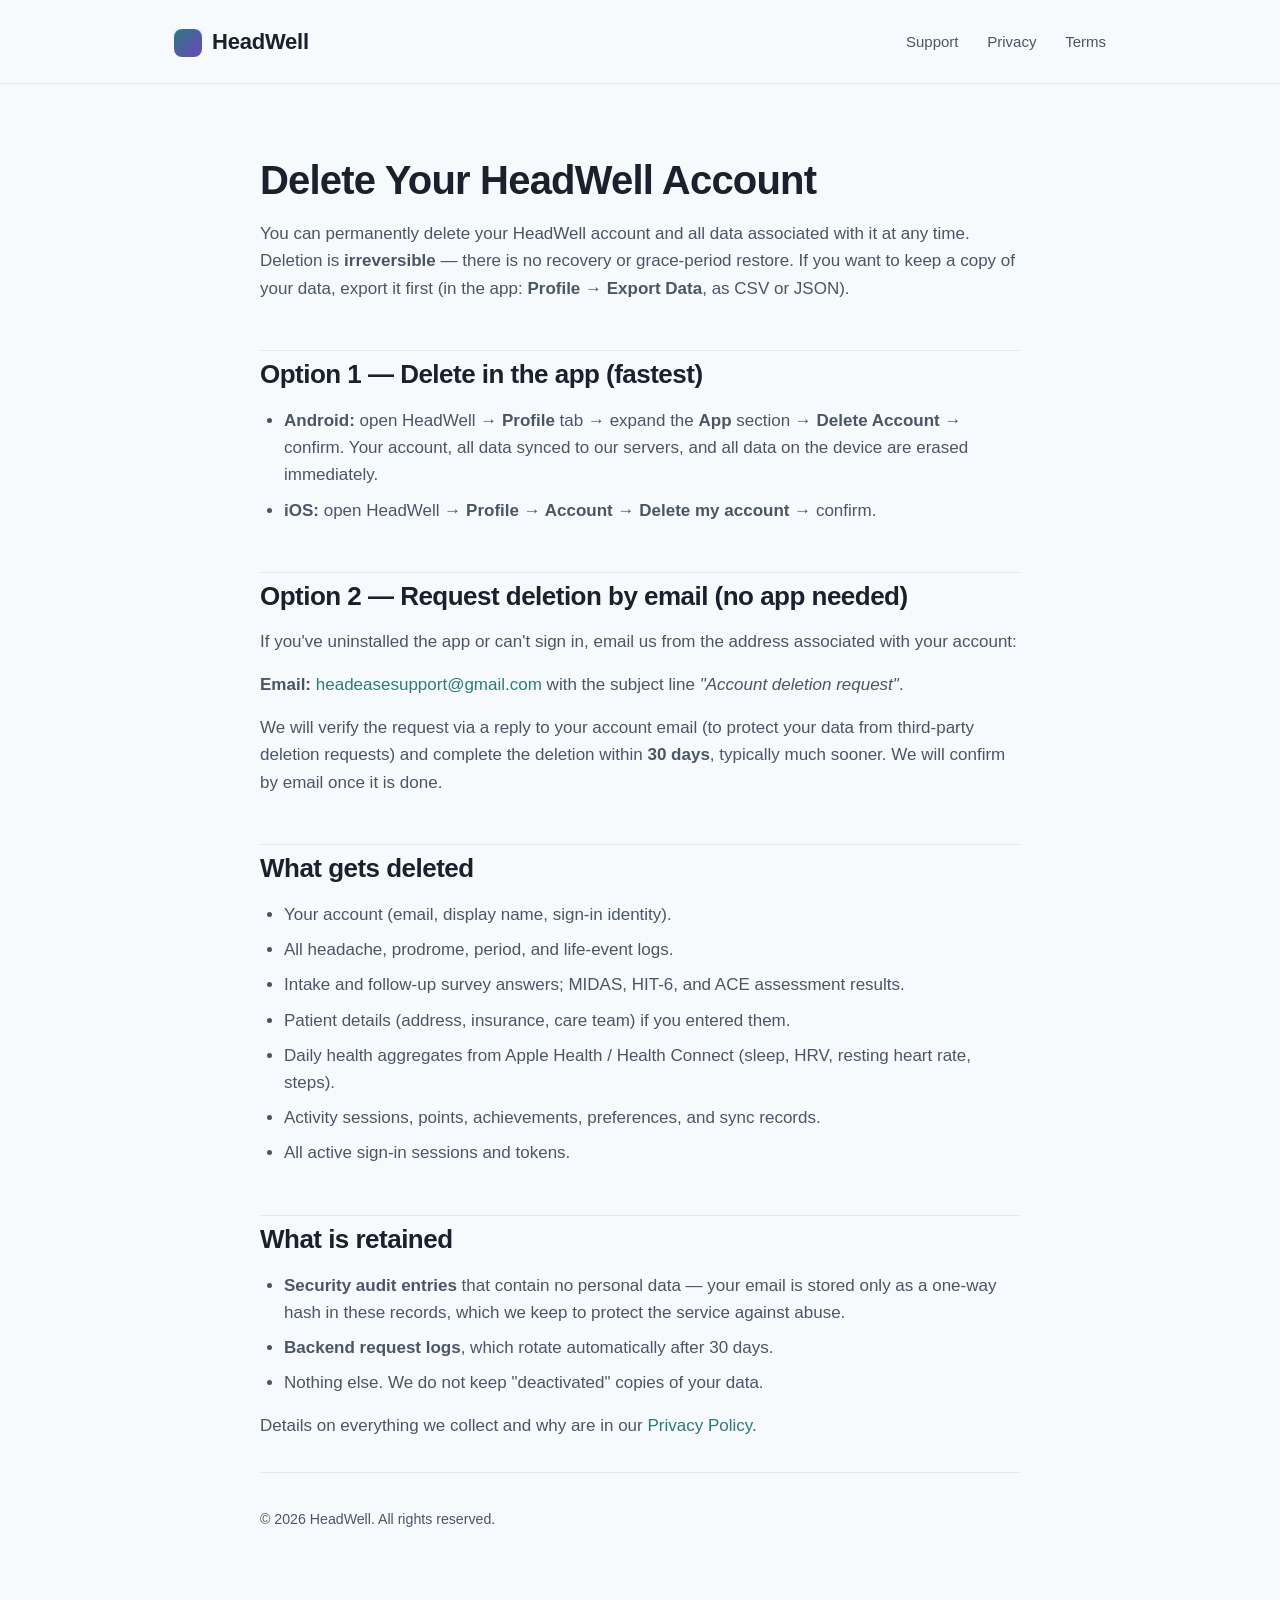
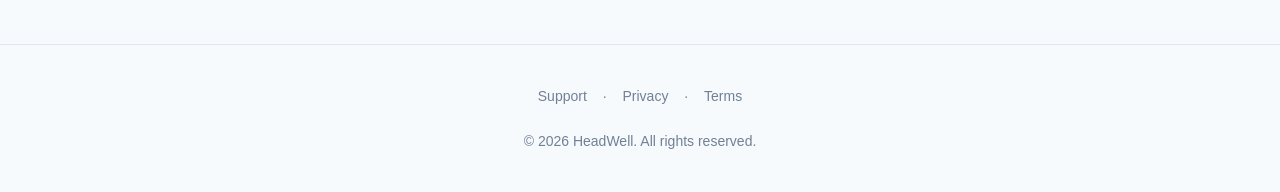
==== delete-account.html @ cc04ab7d "Privacy policy: cover Android + Health Connect; add account-deletion request page - New §2.3 Health " ====
<!DOCTYPE html>
<html lang="en">
<head>
    <meta charset="UTF-8">
    <meta name="viewport" content="width=device-width, initial-scale=1">
    <title>Delete Your Account — HeadWell</title>
    <meta name="description" content="How to permanently delete your HeadWell account and all associated data — in the app or by request.">
    <meta name="theme-color" content="#2C7A7B">
    <link rel="stylesheet" href="styles.css">
</head>
<body>
    <nav class="nav">
        <div class="nav-inner">
            <a href="index.html" class="brand"><span class="brand-mark"></span>HeadWell</a>
            <div class="nav-links">
                <a href="support.html">Support</a>
                <a href="privacy.html">Privacy</a>
                <a href="terms.html">Terms</a>
            </div>
        </div>
    </nav>

    <article class="content container">
        <h1>Delete Your HeadWell Account</h1>
        <p>You can permanently delete your HeadWell account and all data associated with it at any time. Deletion is <strong>irreversible</strong> — there is no recovery or grace-period restore. If you want to keep a copy of your data, export it first (in the app: <strong>Profile → Export Data</strong>, as CSV or JSON).</p>

        <h2>Option 1 — Delete in the app (fastest)</h2>
        <ul>
            <li><strong>Android:</strong> open HeadWell → <strong>Profile</strong> tab → expand the <strong>App</strong> section → <strong>Delete Account</strong> → confirm. Your account, all data synced to our servers, and all data on the device are erased immediately.</li>
            <li><strong>iOS:</strong> open HeadWell → <strong>Profile → Account → Delete my account</strong> → confirm.</li>
        </ul>

        <h2>Option 2 — Request deletion by email (no app needed)</h2>
        <p>If you've uninstalled the app or can't sign in, email us from the address associated with your account:</p>
        <p><strong>Email:</strong> <a href="mailto:headeasesupport@gmail.com?subject=Account%20deletion%20request">headeasesupport@gmail.com</a> with the subject line <em>"Account deletion request"</em>.</p>
        <p>We will verify the request via a reply to your account email (to protect your data from third-party deletion requests) and complete the deletion within <strong>30 days</strong>, typically much sooner. We will confirm by email once it is done.</p>

        <h2>What gets deleted</h2>
        <ul>
            <li>Your account (email, display name, sign-in identity).</li>
            <li>All headache, prodrome, period, and life-event logs.</li>
            <li>Intake and follow-up survey answers; MIDAS, HIT-6, and ACE assessment results.</li>
            <li>Patient details (address, insurance, care team) if you entered them.</li>
            <li>Daily health aggregates from Apple Health / Health Connect (sleep, HRV, resting heart rate, steps).</li>
            <li>Activity sessions, points, achievements, preferences, and sync records.</li>
            <li>All active sign-in sessions and tokens.</li>
        </ul>

        <h2>What is retained</h2>
        <ul>
            <li><strong>Security audit entries</strong> that contain no personal data — your email is stored only as a one-way hash in these records, which we keep to protect the service against abuse.</li>
            <li><strong>Backend request logs</strong>, which rotate automatically after 30 days.</li>
            <li>Nothing else. We do not keep "deactivated" copies of your data.</li>
        </ul>

        <p>Details on everything we collect and why are in our <a href="privacy.html">Privacy Policy</a>.</p>

        <hr>
        <p><small>© 2026 HeadWell. All rights reserved.</small></p>
    </article>

    <footer class="footer">
        <a href="support.html">Support</a> ·
        <a href="privacy.html">Privacy</a> ·
        <a href="terms.html">Terms</a>
        <br><br>
        © 2026 HeadWell. All rights reserved.
    </footer>
</body>
</html>
---- styles.css ----
/* HeadWell marketing & support site
 * Brand tokens lifted from HeadWell/Utilities/Theme.swift
 */

:root {
    --brand-primary: #2C7A7B;            /* deep teal — matches Orb calm */
    --brand-secondary: #6B46C1;          /* deep purple — matches Orb recovery */
    --brand-accent: #D4B85C;             /* warm gold — matches tension state */
    --risk-high: #C46B6B;
    --bg-primary: #F7FAFC;
    --bg-card: #FFFFFF;
    --bg-dark: #1A202C;
    --text-primary: #1A202C;
    --text-secondary: #4A5568;
    --text-tertiary: #718096;
    --text-on-dark: #FFFFFF;
    --border: #E2E8F0;
    --radius-sm: 8px;
    --radius-md: 12px;
    --radius-lg: 24px;
    --shadow: 0 4px 12px rgba(0, 0, 0, 0.06);
    --max-width: 980px;
}

* { box-sizing: border-box; }

html { -webkit-text-size-adjust: 100%; scroll-behavior: smooth; }

body {
    margin: 0;
    font-family: -apple-system, BlinkMacSystemFont, "SF Pro Text", "Segoe UI", Roboto, sans-serif;
    font-size: 17px;
    line-height: 1.6;
    color: var(--text-primary);
    background: var(--bg-primary);
    -webkit-font-smoothing: antialiased;
}

h1, h2, h3, h4 {
    font-family: -apple-system, BlinkMacSystemFont, "SF Pro Display", "Segoe UI", Roboto, sans-serif;
    line-height: 1.2;
    color: var(--text-primary);
    letter-spacing: -0.02em;
    font-weight: 700;
}

h1 { font-size: 56px; margin: 0 0 16px; }
h2 { font-size: 36px; margin: 48px 0 16px; }
h3 { font-size: 22px; margin: 32px 0 12px; }
p { margin: 0 0 16px; }

a { color: var(--brand-primary); text-decoration: none; }
a:hover { text-decoration: underline; }

/* Layout */
.container {
    max-width: var(--max-width);
    margin: 0 auto;
    padding: 0 24px;
}

.nav {
    padding: 24px 0;
    border-bottom: 1px solid var(--border);
    background: var(--bg-primary);
    position: sticky;
    top: 0;
    z-index: 10;
    backdrop-filter: saturate(180%) blur(8px);
    -webkit-backdrop-filter: saturate(180%) blur(8px);
    background: rgba(247, 250, 252, 0.85);
}

.nav-inner {
    max-width: var(--max-width);
    margin: 0 auto;
    padding: 0 24px;
    display: flex;
    justify-content: space-between;
    align-items: center;
}

.brand {
    font-weight: 700;
    font-size: 22px;
    color: var(--text-primary);
    letter-spacing: -0.01em;
}

.brand-mark {
    display: inline-block;
    width: 28px;
    height: 28px;
    border-radius: 8px;
    background: linear-gradient(135deg, var(--brand-primary), var(--brand-secondary));
    vertical-align: middle;
    margin-right: 10px;
}

.nav-links a {
    color: var(--text-secondary);
    margin-left: 24px;
    font-size: 15px;
    font-weight: 500;
}

.nav-links a:hover { color: var(--brand-primary); text-decoration: none; }

/* Hero (landing page) */
.hero {
    text-align: center;
    padding: 96px 24px 64px;
    background:
        radial-gradient(circle at 20% 20%, rgba(44, 122, 123, 0.15), transparent 50%),
        radial-gradient(circle at 80% 60%, rgba(107, 70, 193, 0.12), transparent 50%),
        var(--bg-primary);
}

.hero h1 {
    font-size: 64px;
    max-width: 760px;
    margin: 0 auto 20px;
}

.hero .lede {
    font-size: 21px;
    color: var(--text-secondary);
    max-width: 620px;
    margin: 0 auto 32px;
}

.app-badge {
    display: inline-block;
    padding: 14px 28px;
    background: var(--bg-dark);
    color: var(--text-on-dark);
    border-radius: 12px;
    font-weight: 600;
    font-size: 16px;
    margin-top: 8px;
}

.app-badge:hover { text-decoration: none; opacity: 0.9; }

.app-badge-note {
    display: block;
    color: var(--text-tertiary);
    font-size: 13px;
    margin-top: 12px;
}

/* Feature strip */
.features {
    padding: 64px 0;
}

.feature-grid {
    display: grid;
    grid-template-columns: repeat(auto-fit, minmax(280px, 1fr));
    gap: 24px;
}

.feature-card {
    background: var(--bg-card);
    padding: 28px;
    border-radius: var(--radius-md);
    box-shadow: var(--shadow);
    border: 1px solid var(--border);
}

.feature-card h3 {
    margin-top: 0;
    color: var(--brand-primary);
    font-size: 20px;
}

.feature-card p {
    color: var(--text-secondary);
    margin-bottom: 0;
    font-size: 16px;
}

/* Disclaimer */
.disclaimer {
    margin: 48px auto;
    padding: 20px 24px;
    background: rgba(196, 107, 107, 0.06);
    border-left: 4px solid var(--risk-high);
    border-radius: var(--radius-sm);
    font-size: 14px;
    color: var(--text-secondary);
    max-width: var(--max-width);
}

/* Long-form content (privacy, terms) */
.content {
    padding: 48px 0 96px;
    max-width: 760px;
    margin: 0 auto;
}

.content h1 { font-size: 40px; margin-top: 24px; }
.content h2 { font-size: 26px; margin-top: 48px; padding-top: 8px; border-top: 1px solid var(--border); }
.content h3 { font-size: 19px; margin-top: 28px; }
.content p, .content li { color: var(--text-secondary); }
.content ul, .content ol { padding-left: 24px; margin-bottom: 16px; }
.content li { margin-bottom: 8px; }
.content blockquote {
    margin: 20px 0;
    padding: 14px 20px;
    border-left: 3px solid var(--brand-accent);
    background: rgba(212, 184, 92, 0.08);
    border-radius: 4px;
    color: var(--text-secondary);
    font-size: 15px;
}

.content table {
    width: 100%;
    border-collapse: collapse;
    margin: 16px 0;
    font-size: 15px;
}

.content th, .content td {
    text-align: left;
    padding: 10px 14px;
    border-bottom: 1px solid var(--border);
}

.content th { background: var(--bg-primary); font-weight: 600; color: var(--text-primary); }

.content hr {
    border: 0;
    border-top: 1px solid var(--border);
    margin: 32px 0;
}

.content code {
    background: var(--bg-primary);
    padding: 2px 6px;
    border-radius: 4px;
    font-size: 14px;
    font-family: "SF Mono", Menlo, monospace;
}

/* Support */
.support-actions {
    display: flex;
    flex-wrap: wrap;
    gap: 16px;
    margin: 32px 0;
}

.support-actions a {
    flex: 1 1 220px;
    text-align: center;
    padding: 20px 24px;
    background: var(--bg-card);
    border: 1px solid var(--border);
    border-radius: var(--radius-md);
    color: var(--text-primary);
    font-weight: 600;
    transition: all 0.15s ease;
}

.support-actions a:hover {
    border-color: var(--brand-primary);
    color: var(--brand-primary);
    text-decoration: none;
    transform: translateY(-2px);
    box-shadow: var(--shadow);
}

/* Footer */
.footer {
    padding: 40px 24px;
    border-top: 1px solid var(--border);
    text-align: center;
    color: var(--text-tertiary);
    font-size: 14px;
}

.footer a { color: var(--text-tertiary); margin: 0 12px; }
.footer a:hover { color: var(--brand-primary); }

/* Responsive */
@media (max-width: 640px) {
    h1 { font-size: 40px; }
    .hero { padding: 56px 20px 40px; }
    .hero h1 { font-size: 40px; }
    .hero .lede { font-size: 18px; }
    .nav-links a { margin-left: 14px; font-size: 14px; }
    .content { padding: 32px 0 64px; }
    .content h1 { font-size: 30px; }
    .content h2 { font-size: 22px; }
}
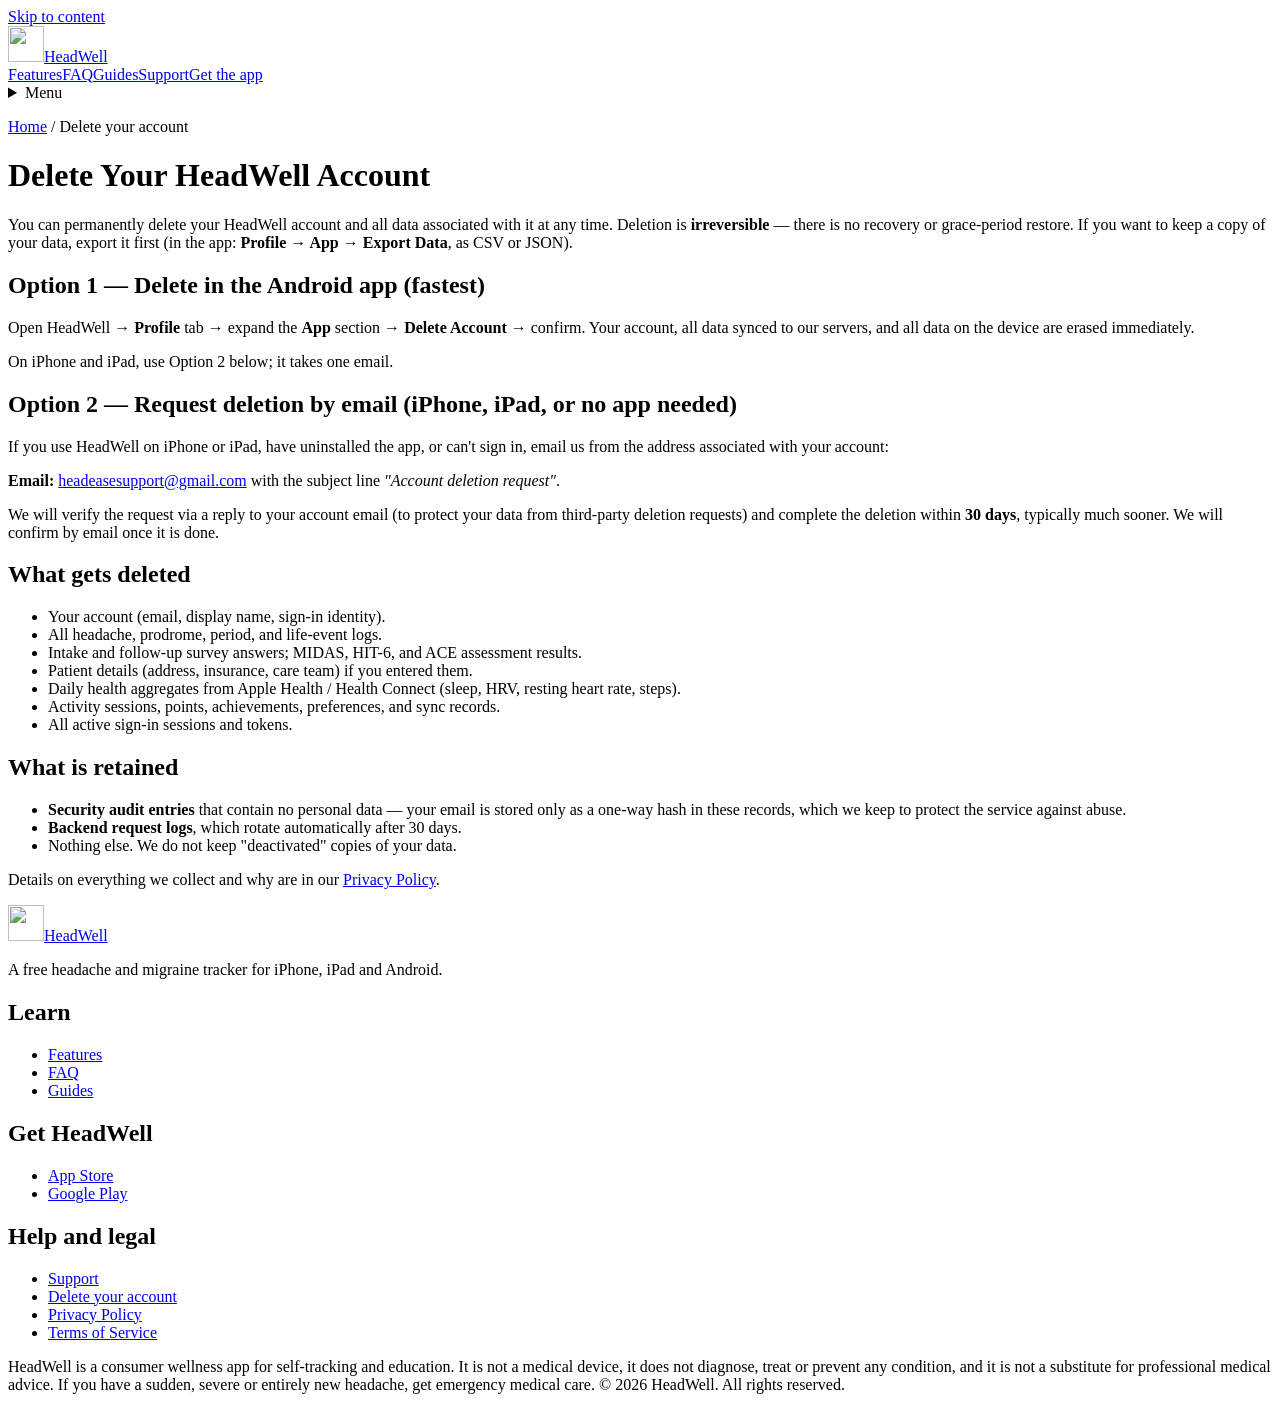
==== commit dd4119ff: "feat(site): rebuild the website in the app's theme, with features, FAQ and guides New home page with" ====
--- a/delete-account.html
+++ b/delete-account.html
@@ -1,37 +1,55 @@
-<!DOCTYPE html>
+<!doctype html>
 <html lang="en">
 <head>
-    <meta charset="UTF-8">
-    <meta name="viewport" content="width=device-width, initial-scale=1">
-    <title>Delete Your Account — HeadWell</title>
-    <meta name="description" content="How to permanently delete your HeadWell account and all associated data — in the app or by request.">
-    <meta name="theme-color" content="#2C7A7B">
-    <link rel="stylesheet" href="styles.css">
+<meta charset="utf-8">
+<meta http-equiv="Content-Security-Policy" content="default-src 'none'; img-src 'self' data:; style-src 'self'; base-uri 'none'; form-action 'none'">
+<meta name="viewport" content="width=device-width, initial-scale=1">
+<title>Delete your account | HeadWell</title>
+<meta name="description" content="How to delete your HeadWell account and data, what is deleted and what is kept.">
+<meta name="referrer" content="strict-origin-when-cross-origin">
+<meta name="color-scheme" content="light dark">
+<meta name="theme-color" content="#FFF5F0" media="(prefers-color-scheme: light)">
+<meta name="theme-color" content="#191416" media="(prefers-color-scheme: dark)">
+<meta name="robots" content="index, follow, max-image-preview:large">
+<link rel="canonical" href="https://vishalpuri2594.github.io/headwell-website/delete-account.html">
+<link rel="icon" href="/headwell-website/favicon.ico" sizes="any">
+<link rel="icon" type="image/png" sizes="32x32" href="/headwell-website/favicon-32.png">
+<link rel="apple-touch-icon" href="/headwell-website/apple-touch-icon.png">
+<link rel="stylesheet" href="/headwell-website/styles.css?v=4b46edff">
+<meta property="og:site_name" content="HeadWell">
+<meta property="og:type" content="website">
+<meta property="og:title" content="Delete your account | HeadWell">
+<meta property="og:description" content="How to delete your HeadWell account and data, what is deleted and what is kept.">
+<meta property="og:url" content="https://vishalpuri2594.github.io/headwell-website/delete-account.html">
+<meta property="og:image" content="https://vishalpuri2594.github.io/headwell-website/og-image.png">
+<meta property="og:image:width" content="1200">
+<meta property="og:image:height" content="630">
+<meta property="og:image:alt" content="HeadWell: a calm place to track headaches and migraines, shown on iPhone in light and dark mode">
+<meta property="og:locale" content="en_US">
+<meta name="twitter:card" content="summary_large_image">
+<meta name="twitter:title" content="Delete your account | HeadWell">
+<meta name="twitter:description" content="How to delete your HeadWell account and data, what is deleted and what is kept.">
+<meta name="twitter:image" content="https://vishalpuri2594.github.io/headwell-website/og-image.png">
 </head>
 <body>
-    <nav class="nav">
-        <div class="nav-inner">
-            <a href="index.html" class="brand"><span class="brand-mark"></span>HeadWell</a>
-            <div class="nav-links">
-                <a href="support.html">Support</a>
-                <a href="privacy.html">Privacy</a>
-                <a href="terms.html">Terms</a>
-            </div>
-        </div>
-    </nav>
+<a class="skip-link" href="#main">Skip to content</a>
+<header class="site-header"><div class="wrap nav">
+<a class="brand" href="/headwell-website/"><img src="/headwell-website/brand-72.png" width="36" height="36" alt="">HeadWell</a>
+<nav class="nav-links" aria-label="Main"><a href="/headwell-website/features.html">Features</a><a href="/headwell-website/faq.html">FAQ</a><a href="/headwell-website/guides/">Guides</a><a href="/headwell-website/support.html">Support</a><a class="cta" href="/headwell-website/#get">Get the app</a></nav>
+<details class="menu"><summary>Menu</summary><nav aria-label="Main menu"><a href="/headwell-website/features.html">Features</a><a href="/headwell-website/faq.html">FAQ</a><a href="/headwell-website/guides/">Guides</a><a href="/headwell-website/support.html">Support</a><a href="/headwell-website/#get"><strong>Get the app</strong></a></nav></details>
+</div></header>
+<main id="main">
+<div class="narrow page-head"><p class="crumbs"><a href="/headwell-website/">Home</a> / Delete your account</p><h1>Delete Your HeadWell Account</h1></div>
+<article class="narrow prose">
+        
+        <p>You can permanently delete your HeadWell account and all data associated with it at any time. Deletion is <strong>irreversible</strong> — there is no recovery or grace-period restore. If you want to keep a copy of your data, export it first (in the app: <strong>Profile → App → Export Data</strong>, as CSV or JSON).</p>
 
-    <article class="content container">
-        <h1>Delete Your HeadWell Account</h1>
-        <p>You can permanently delete your HeadWell account and all data associated with it at any time. Deletion is <strong>irreversible</strong> — there is no recovery or grace-period restore. If you want to keep a copy of your data, export it first (in the app: <strong>Profile → Export Data</strong>, as CSV or JSON).</p>
+        <h2>Option 1 — Delete in the Android app (fastest)</h2>
+        <p>Open HeadWell → <strong>Profile</strong> tab → expand the <strong>App</strong> section → <strong>Delete Account</strong> → confirm. Your account, all data synced to our servers, and all data on the device are erased immediately.</p>
+        <p>On iPhone and iPad, use Option 2 below; it takes one email.</p>
 
-        <h2>Option 1 — Delete in the app (fastest)</h2>
-        <ul>
-            <li><strong>Android:</strong> open HeadWell → <strong>Profile</strong> tab → expand the <strong>App</strong> section → <strong>Delete Account</strong> → confirm. Your account, all data synced to our servers, and all data on the device are erased immediately.</li>
-            <li><strong>iOS:</strong> open HeadWell → <strong>Profile → Account → Delete my account</strong> → confirm.</li>
-        </ul>
-
-        <h2>Option 2 — Request deletion by email (no app needed)</h2>
-        <p>If you've uninstalled the app or can't sign in, email us from the address associated with your account:</p>
+        <h2>Option 2 — Request deletion by email (iPhone, iPad, or no app needed)</h2>
+        <p>If you use HeadWell on iPhone or iPad, have uninstalled the app, or can't sign in, email us from the address associated with your account:</p>
         <p><strong>Email:</strong> <a href="mailto:headeasesupport@gmail.com?subject=Account%20deletion%20request">headeasesupport@gmail.com</a> with the subject line <em>"Account deletion request"</em>.</p>
         <p>We will verify the request via a reply to your account email (to protect your data from third-party deletion requests) and complete the deletion within <strong>30 days</strong>, typically much sooner. We will confirm by email once it is done.</p>
 
@@ -54,17 +72,17 @@
         </ul>
 
         <p>Details on everything we collect and why are in our <a href="privacy.html">Privacy Policy</a>.</p>
-
-        <hr>
-        <p><small>© 2026 HeadWell. All rights reserved.</small></p>
-    </article>
-
-    <footer class="footer">
-        <a href="support.html">Support</a> ·
-        <a href="privacy.html">Privacy</a> ·
-        <a href="terms.html">Terms</a>
-        <br><br>
-        © 2026 HeadWell. All rights reserved.
-    </footer>
+</article>
+</main>
+<footer class="site-footer"><div class="wrap">
+<div class="foot-grid">
+<div><a class="brand" href="/headwell-website/"><img src="/headwell-website/brand-72.png" width="36" height="36" alt="">HeadWell</a>
+<p>A free headache and migraine tracker for iPhone, iPad and Android.</p></div>
+<div><h2>Learn</h2><ul><li><a href="/headwell-website/features.html">Features</a></li><li><a href="/headwell-website/faq.html">FAQ</a></li><li><a href="/headwell-website/guides/">Guides</a></li></ul></div>
+<div><h2>Get HeadWell</h2><ul><li><a href="https://apps.apple.com/app/id6764478332">App Store</a></li><li><a href="https://play.google.com/store/apps/details?id=com.headease.headease">Google Play</a></li></ul></div>
+<div><h2>Help and legal</h2><ul><li><a href="/headwell-website/support.html">Support</a></li><li><a href="/headwell-website/delete-account.html">Delete your account</a></li><li><a href="/headwell-website/privacy.html">Privacy Policy</a></li><li><a href="/headwell-website/terms.html">Terms of Service</a></li></ul></div>
+</div>
+<p class="disclaimer">HeadWell is a consumer wellness app for self-tracking and education. It is not a medical device, it does not diagnose, treat or prevent any condition, and it is not a substitute for professional medical advice. If you have a sudden, severe or entirely new headache, get emergency medical care. © 2026 HeadWell. All rights reserved.</p>
+</div></footer>
 </body>
 </html>
